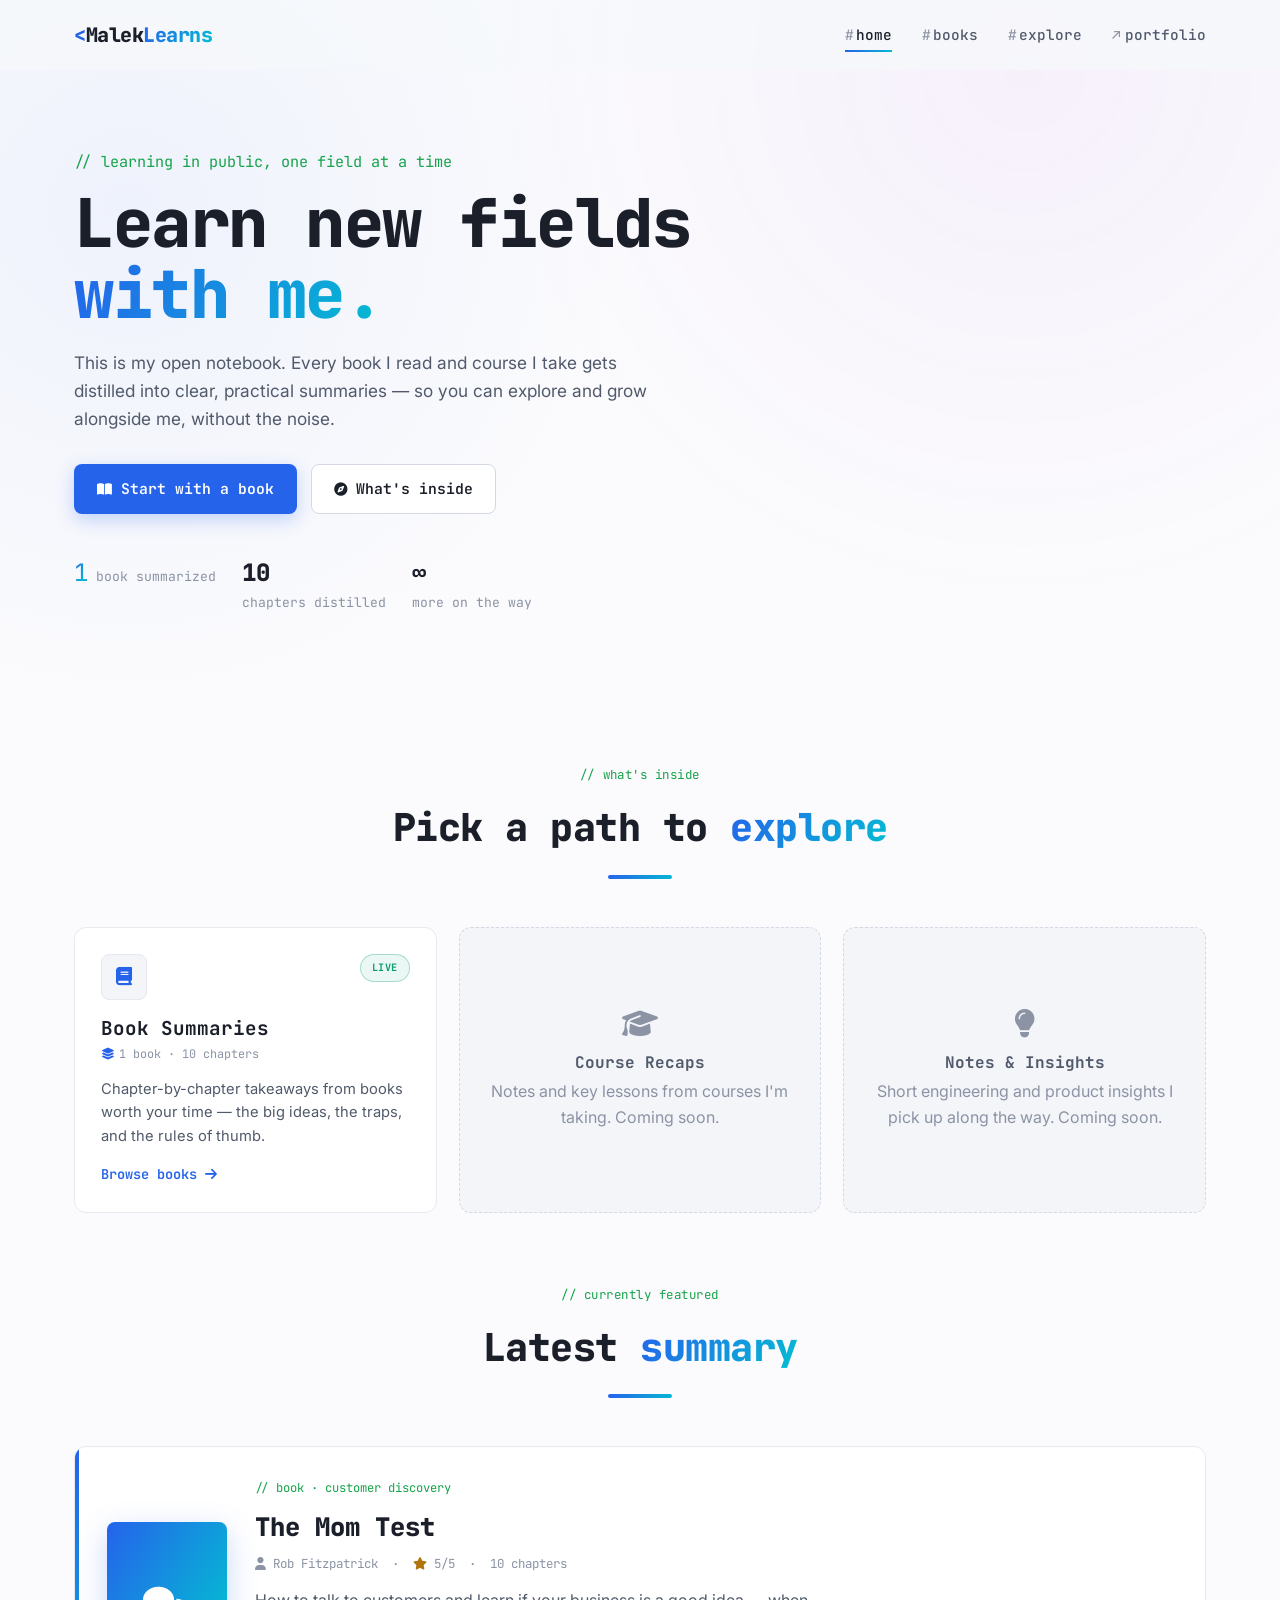
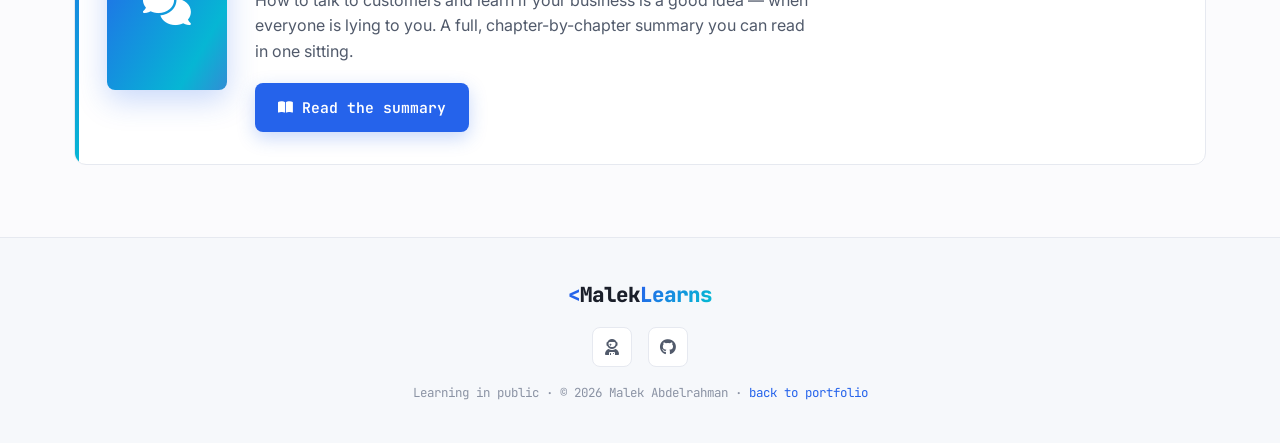
==== index.html @ 6e014e61 "Add learning hub website (Code Studio theme) with The Mom Test summary Build a static GitHub Pages l" ====
<!DOCTYPE html>
<html lang="en">
<head>
    <meta charset="UTF-8">
    <meta name="viewport" content="width=device-width, initial-scale=1.0">
    <title>MalekLearns | Learn new fields with me</title>
    <meta name="description" content="A growing, open learning hub — book summaries, course recaps, and engineering insights. Learn and explore new fields alongside me.">
    <link rel="preconnect" href="https://fonts.googleapis.com">
    <link rel="preconnect" href="https://fonts.gstatic.com" crossorigin>
    <link href="https://fonts.googleapis.com/css2?family=JetBrains+Mono:wght@400;500;700;800&family=Inter:wght@400;500;600;700;800&display=swap" rel="stylesheet">
    <link rel="stylesheet" href="https://cdnjs.cloudflare.com/ajax/libs/font-awesome/6.5.1/css/all.min.css">
    <link rel="stylesheet" href="./css/styles.css">
    <link rel="stylesheet" href="./css/learning.css">
</head>
<body class="theme-studio" data-tilt="off">

    <div class="scroll-progress" id="scrollProgress"></div>

    <!-- NAVBAR -->
    <nav class="navbar" id="navbar">
        <div class="nav-container">
            <a href="./index.html" class="nav-logo"><span class="logo-bracket">&lt;</span>Malek<span class="logo-dot">Learns</span></a>
            <div class="nav-links" id="navLinks">
                <a href="./index.html" class="nav-link active">home</a>
                <a href="./books/" class="nav-link">books</a>
                <a href="#explore" class="nav-link">explore</a>
                <a href="https://malek-abdelrahman-hassan.github.io/" class="nav-link external" target="_blank" rel="noopener">portfolio</a>
            </div>
            <button class="nav-toggle" id="navToggle" aria-label="Toggle menu"><span></span><span></span><span></span></button>
        </div>
    </nav>
    <div class="nav-overlay" id="navOverlay"></div>

    <!-- HERO -->
    <header class="hero">
        <div class="container">
            <p class="hero-greeting reveal-up">// learning in public, one field at a time</p>
            <h1 class="hero-title reveal-up" style="animation-delay:.08s">
                Learn new fields<br><span class="name-highlight">with me.</span>
            </h1>
            <p class="hero-sub reveal-up" style="animation-delay:.16s">
                This is my open notebook. Every book I read and course I take gets
                distilled into clear, practical summaries — so you can explore and grow
                alongside me, without the noise.
            </p>
            <div class="hero-actions reveal-up" style="animation-delay:.24s">
                <a href="./books/" class="btn btn-primary"><i class="fas fa-book-open"></i> Start with a book</a>
                <a href="#explore" class="btn btn-outline"><i class="fas fa-compass"></i> What's inside</a>
            </div>
            <div class="hero-meta reveal-up" style="animation-delay:.32s">
                <div><span class="name-highlight">1</span> book summarized</div>
                <div><strong>10</strong> chapters distilled</div>
                <div><strong>∞</strong> more on the way</div>
            </div>
        </div>
    </header>

    <!-- EXPLORE / WHAT'S INSIDE -->
    <main>
        <section class="section" id="explore">
            <div class="container">
                <div class="section-header">
                    <p class="section-tag">what's inside</p>
                    <h2 class="section-title">Pick a path to <span class="name-highlight">explore</span></h2>
                    <div class="section-line"></div>
                </div>

                <div class="knowledge-grid">
                    <!-- Books (active) -->
                    <a href="./books/" class="k-card scroll-reveal">
                        <div class="k-head">
                            <div class="k-icon"><i class="fas fa-book"></i></div>
                            <span class="k-status done">Live</span>
                        </div>
                        <h3 class="k-title">Book Summaries</h3>
                        <p class="k-meta"><i class="fas fa-layer-group"></i>1 book · 10 chapters</p>
                        <p class="k-desc">Chapter-by-chapter takeaways from books worth your time — the big ideas, the traps, and the rules of thumb.</p>
                        <span class="k-cta">Browse books <i class="fas fa-arrow-right"></i></span>
                    </a>

                    <!-- Courses (coming soon) -->
                    <div class="k-card is-soon scroll-reveal">
                        <i class="fas fa-graduation-cap"></i>
                        <p class="k-soon-title">Course Recaps</p>
                        <p>Notes and key lessons from courses I'm taking. Coming soon.</p>
                    </div>

                    <!-- Notes / Insights (coming soon) -->
                    <div class="k-card is-soon scroll-reveal">
                        <i class="fas fa-lightbulb"></i>
                        <p class="k-soon-title">Notes &amp; Insights</p>
                        <p>Short engineering and product insights I pick up along the way. Coming soon.</p>
                    </div>
                </div>
            </div>
        </section>

        <!-- FEATURED -->
        <section class="section" style="padding-top:0;">
            <div class="container">
                <div class="section-header">
                    <p class="section-tag">currently featured</p>
                    <h2 class="section-title">Latest <span class="name-highlight">summary</span></h2>
                    <div class="section-line"></div>
                </div>

                <article class="featured scroll-reveal">
                    <div class="featured-cover"><i class="fas fa-comments"></i></div>
                    <div>
                        <p class="featured-eyebrow">book · customer discovery</p>
                        <h3 class="featured-title">The Mom Test</h3>
                        <p class="featured-meta"><i class="fas fa-user"></i> Rob Fitzpatrick &nbsp;·&nbsp; <i class="fas fa-star" style="color:var(--fn)"></i> 5/5 &nbsp;·&nbsp; 10 chapters</p>
                        <p class="featured-desc">How to talk to customers and learn if your business is a good idea — when everyone is lying to you. A full, chapter-by-chapter summary you can read in one sitting.</p>
                        <a href="./books/the-mom-test/" class="btn btn-primary"><i class="fas fa-book-open"></i> Read the summary</a>
                    </div>
                </article>
            </div>
        </section>
    </main>

    <!-- FOOTER -->
    <footer class="footer">
        <div class="container footer-content">
            <div class="footer-logo"><span class="logo-bracket">&lt;</span>Malek<span class="logo-dot">Learns</span></div>
            <div class="footer-socials">
                <a href="https://malek-abdelrahman-hassan.github.io/" target="_blank" rel="noopener" aria-label="Portfolio"><i class="fas fa-user-astronaut"></i></a>
                <a href="https://github.com/Malek-Abdelrahman-Hassan/MalekLearns" target="_blank" rel="noopener" aria-label="GitHub"><i class="fab fa-github"></i></a>
            </div>
            <p class="footer-copy">Learning in public · &copy; <span id="year">2026</span> Malek Abdelrahman · <a href="https://malek-abdelrahman-hassan.github.io/" target="_blank" rel="noopener">back to portfolio</a></p>
        </div>
    </footer>

    <script src="./js/scripts.js"></script>
</body>
</html>
---- css/styles.css ----
/* ============================================================
   Code Studio — core theme
   Light, dynamic IDE / code-editor aesthetic.
   Single source of truth for tokens, layout, nav, footer,
   buttons, and shared animations. See STUDIO-THEME-GUIDE.md.
   ============================================================ */

:root {
    /* surfaces */
    --bg: #fbfbfd;
    --bg-2: #f3f5f9;
    --chrome: #f6f8fb;
    --surface: #ffffff;
    --line: #e6e9f0;
    --line-strong: #d3d8e4;

    /* text */
    --ink: #1b1f2a;
    --ink-soft: #515a6b;
    --ink-faint: #8b93a4;

    /* syntax tokens */
    --kw: #9b2bd6;
    --fn: #b0750a;
    --str: #c0392b;
    --num: #0a9e6e;
    --type: #1d8aa6;
    --var: #2563eb;
    --comment: #16a34a;

    /* brand */
    --accent: #2563eb;
    --accent-rgb: 37, 99, 235;
    --grad: linear-gradient(120deg, #2563eb, #06b6d4 50%, #9b2bd6);

    /* type */
    --font-display: 'JetBrains Mono', monospace;
    --font-body: 'Inter', -apple-system, BlinkMacSystemFont, sans-serif;
    --font-mono: 'JetBrains Mono', monospace;

    /* metrics */
    --nav-height: 70px;
    --maxw: 1180px;
    --radius: 12px;
    --radius-sm: 8px;
    --transition: 0.28s cubic-bezier(0.16, 1, 0.3, 1);
}

/* ============ RESET / BASE ============ */
*, *::before, *::after { box-sizing: border-box; margin: 0; padding: 0; }

html { scroll-behavior: smooth; scroll-padding-top: calc(var(--nav-height) + 20px); }

body {
    font-family: var(--font-body);
    background: var(--bg);
    color: var(--ink-soft);
    line-height: 1.6;
    -webkit-font-smoothing: antialiased;
    text-rendering: optimizeLegibility;
    overflow-x: hidden;
}

a { color: inherit; text-decoration: none; }
img { max-width: 100%; display: block; }
ul { list-style: none; }

.container { width: 100%; max-width: var(--maxw); margin: 0 auto; padding: 0 24px; }

.section { padding: 72px 0; }

/* ============ SCROLL PROGRESS ============ */
.scroll-progress {
    position: fixed; top: 0; left: 0; height: 3px; width: 0%;
    background: var(--grad); background-size: 200% auto;
    animation: slideGrad 5s linear infinite;
    z-index: 2000;
}

/* ============ NAVBAR ============ */
.navbar {
    position: fixed; top: 0; left: 0; right: 0; height: var(--nav-height);
    display: flex; align-items: center;
    background: rgba(246, 248, 251, 0.72);
    border-bottom: 1px solid transparent;
    z-index: 1000; transition: var(--transition);
}
.navbar.scrolled {
    backdrop-filter: blur(12px); -webkit-backdrop-filter: blur(12px);
    border-bottom-color: var(--line);
    box-shadow: 0 4px 24px rgba(20, 30, 60, 0.05);
}
.nav-container {
    width: 100%; max-width: var(--maxw); margin: 0 auto; padding: 0 24px;
    display: flex; align-items: center; justify-content: space-between;
}
.nav-logo {
    font-family: var(--font-display); font-weight: 800; font-size: 1.25rem;
    color: var(--ink); letter-spacing: -0.5px;
}
.logo-bracket { color: var(--accent); }
.logo-dot {
    background: var(--grad); background-size: 200% auto;
    -webkit-background-clip: text; background-clip: text;
    -webkit-text-fill-color: transparent;
    animation: slideGrad 5s linear infinite;
}

.nav-links { display: flex; align-items: center; gap: 30px; }
.nav-link {
    position: relative; font-family: var(--font-display); font-size: 0.9rem;
    font-weight: 500; color: var(--ink-soft); transition: color var(--transition);
}
.nav-link::before { content: '#'; color: var(--ink-faint); margin-right: 2px; }
.nav-link::after {
    content: ''; position: absolute; left: 0; bottom: -6px; height: 2px; width: 0;
    background: var(--grad); background-size: 200% auto;
    animation: slideGrad 5s linear infinite; transition: width var(--transition);
}
.nav-link:hover, .nav-link.active { color: var(--ink); }
.nav-link:hover::after, .nav-link.active::after { width: 100%; }
.nav-link.external::before { content: '↗'; margin-right: 4px; }

.nav-toggle {
    display: none; flex-direction: column; gap: 5px; background: none;
    border: none; cursor: pointer; padding: 6px; z-index: 1100;
}
.nav-toggle span {
    display: block; width: 24px; height: 2px; background: var(--ink);
    border-radius: 2px; transition: var(--transition);
}
.nav-toggle.open span:nth-child(1) { transform: translateY(7px) rotate(45deg); }
.nav-toggle.open span:nth-child(2) { opacity: 0; }
.nav-toggle.open span:nth-child(3) { transform: translateY(-7px) rotate(-45deg); }

.nav-overlay {
    position: fixed; inset: 0; background: rgba(20, 25, 40, 0.4);
    backdrop-filter: blur(2px); opacity: 0; pointer-events: none;
    transition: opacity var(--transition); z-index: 900;
}
.nav-overlay.show { opacity: 1; pointer-events: auto; }

/* ============ BUTTONS ============ */
.btn {
    display: inline-flex; align-items: center; gap: 9px;
    font-family: var(--font-display); font-weight: 600; font-size: 0.92rem;
    padding: 12px 22px; border-radius: var(--radius-sm); cursor: pointer;
    border: 1px solid transparent; transition: var(--transition); white-space: nowrap;
}
.btn i { font-size: 0.9em; }
.btn-primary {
    background: var(--accent); color: #fff;
    box-shadow: 0 6px 18px rgba(var(--accent-rgb), 0.25);
}
.btn-primary:hover {
    transform: translateY(-2px);
    box-shadow: 0 10px 26px rgba(var(--accent-rgb), 0.35);
}
.btn-outline {
    background: var(--surface); color: var(--ink); border-color: var(--line-strong);
}
.btn-outline:hover { border-color: var(--accent); color: var(--accent); transform: translateY(-2px); }

/* ============ SECTION HEADER ============ */
.section-header { text-align: center; max-width: 640px; margin: 0 auto 48px; }
.section-tag {
    font-family: var(--font-mono); font-size: 0.78rem; color: var(--comment);
    letter-spacing: 0.04em; margin-bottom: 12px;
}
.section-tag::before { content: '// '; }
.section-title {
    font-family: var(--font-display); font-weight: 800; color: var(--ink);
    font-size: clamp(1.7rem, 4vw, 2.4rem); letter-spacing: -0.5px;
}
.section-line {
    width: 64px; height: 4px; margin: 16px auto 0; border-radius: 4px;
    background: var(--grad); background-size: 200% auto;
    animation: slideGrad 5s linear infinite;
}

/* gradient text helper */
.name-highlight {
    background: var(--grad); background-size: 200% auto;
    -webkit-background-clip: text; background-clip: text;
    -webkit-text-fill-color: transparent;
    animation: slideGrad 6s linear infinite;
}

/* ============ FOOTER ============ */
.footer {
    background: var(--chrome); border-top: 1px solid var(--line);
    padding: 40px 0;
}
.footer-content {
    display: flex; flex-direction: column; align-items: center; gap: 16px; text-align: center;
}
.footer-logo {
    font-family: var(--font-display); font-weight: 800; font-size: 1.3rem; color: var(--ink);
}
.footer-socials { display: flex; gap: 16px; }
.footer-socials a {
    width: 40px; height: 40px; display: grid; place-items: center;
    background: var(--surface); border: 1px solid var(--line);
    border-radius: var(--radius-sm); color: var(--ink-soft);
    font-size: 1rem; transition: var(--transition);
}
.footer-socials a:hover {
    color: var(--accent); border-color: var(--accent); transform: translateY(-3px);
}
.footer-copy { font-family: var(--font-mono); font-size: 0.78rem; color: var(--ink-faint); }
.footer-copy a { color: var(--accent); }

/* ============ ANIMATIONS ============ */
@keyframes slideGrad { to { background-position: 200% center; } }
@keyframes blink { 50% { opacity: 0; } }
@keyframes floatChip { 0%, 100% { transform: translateY(0); } 50% { transform: translateY(-9px); } }
@keyframes pulse { 0% { transform: scale(1); opacity: 0.5; } 100% { transform: scale(2.6); opacity: 0; } }
@keyframes revealUp { to { opacity: 1; transform: translateY(0); } }

.typing-cursor { display: inline-block; width: 2px; background: var(--accent); animation: blink 1s step-end infinite; }
.float-chip { animation: floatChip 5s ease-in-out infinite; }

.reveal-up { opacity: 0; transform: translateY(20px); animation: revealUp 0.7s forwards; }

.scroll-reveal { opacity: 0; transform: translateY(22px); transition: opacity 0.6s ease, transform 0.6s ease; }
.scroll-reveal.revealed { opacity: 1; transform: translateY(0); }

/* ============ SKILL BAR ============ */
.skill-bar { height: 8px; background: var(--bg-2); border: 1px solid var(--line); border-radius: 4px; overflow: hidden; }
.skill-fill {
    display: block; height: 100%; width: 0;
    background: var(--grad); background-size: 200% auto;
    animation: slideGrad 5s linear infinite; border-radius: 4px;
    transition: width 1.1s cubic-bezier(0.16, 1, 0.3, 1);
}

/* ============ RESPONSIVE NAV ============ */
@media (max-width: 768px) {
    .nav-toggle { display: flex; }
    .nav-links {
        position: fixed; top: 0; right: 0; height: 100vh; width: min(78vw, 300px);
        flex-direction: column; align-items: flex-start; justify-content: center;
        gap: 26px; padding: 0 36px; background: var(--surface);
        border-left: 1px solid var(--line); transform: translateX(100%);
        transition: transform var(--transition); z-index: 1000;
    }
    .nav-links.open { transform: translateX(0); }
    .nav-link { font-size: 1.05rem; }
    .section { padding: 56px 0; }
}

/* ============ REDUCED MOTION ============ */
@media (prefers-reduced-motion: reduce) {
    html { scroll-behavior: auto; }
    *, *::before, *::after {
        animation-duration: 0.001ms !important;
        animation-iteration-count: 1 !important;
        transition-duration: 0.001ms !important;
    }
}
---- css/learning.css ----
/* ============================================================
   Learning pages — components for the knowledge hub
   (home, books listing, book summary pages).
   Builds on css/styles.css tokens. See STUDIO-THEME-GUIDE.md §6.
   ============================================================ */

/* ============ COMPACT PAGE HERO ============ */
.page-hero {
    padding: calc(var(--nav-height) + 64px) 0 44px;
    background: radial-gradient(circle at 12% 0%, rgba(37, 99, 235, 0.06), transparent 40%);
}
.page-kicker { font-family: var(--font-mono); color: var(--comment); margin-bottom: 10px; font-size: 0.85rem; }
.page-title {
    font-family: var(--font-display); font-weight: 800;
    font-size: clamp(2.2rem, 6vw, 3.6rem); letter-spacing: -1px; color: var(--ink);
    line-height: 1.05;
}
.page-sub { color: var(--ink-soft); max-width: 640px; margin-top: 16px; font-size: 1.02rem; }
.page-actions { display: flex; flex-wrap: wrap; gap: 14px; margin-top: 28px; }

/* breadcrumb */
.crumbs { font-family: var(--font-mono); font-size: 0.78rem; color: var(--ink-faint); margin-bottom: 16px; }
.crumbs a { color: var(--ink-soft); transition: color var(--transition); }
.crumbs a:hover { color: var(--accent); }
.crumbs span { margin: 0 6px; color: var(--line-strong); }

/* ============ HOME HERO (big) ============ */
.hero {
    position: relative; padding: calc(var(--nav-height) + 80px) 0 80px;
    background: radial-gradient(circle at 80% 10%, rgba(155, 43, 214, 0.05), transparent 45%),
                radial-gradient(circle at 10% 30%, rgba(37, 99, 235, 0.06), transparent 40%);
    overflow: hidden;
}
.hero-greeting { font-family: var(--font-mono); color: var(--comment); font-size: 0.95rem; margin-bottom: 14px; }
.hero-title {
    font-family: var(--font-display); font-weight: 800; color: var(--ink);
    font-size: clamp(2.4rem, 7vw, 4.2rem); line-height: 1.05; letter-spacing: -1.5px;
}
.hero-sub {
    margin-top: 20px; max-width: 600px; font-size: 1.08rem; color: var(--ink-soft);
}
.hero-actions { display: flex; flex-wrap: wrap; gap: 14px; margin-top: 32px; }
.hero-meta {
    margin-top: 40px; display: flex; flex-wrap: wrap; gap: 26px;
    font-family: var(--font-mono); font-size: 0.82rem; color: var(--ink-faint);
}
.hero-meta strong {
    display: block; font-size: 1.5rem; color: var(--ink); font-weight: 800;
}
.hero-meta .name-highlight { font-size: 1.5rem; }

/* ============ KNOWLEDGE GRID ============ */
.knowledge-grid {
    display: grid; grid-template-columns: repeat(auto-fill, minmax(320px, 1fr)); gap: 22px;
}

/* ============ CARD (book / course / note / category) ============ */
.k-card {
    position: relative; display: flex; flex-direction: column;
    background: var(--surface); border: 1px solid var(--line);
    border-radius: var(--radius); padding: 26px; overflow: hidden; transition: var(--transition);
}
.k-card::before {
    content: ''; position: absolute; inset: 0 0 auto 0; height: 3px;
    background: var(--grad); background-size: 200% auto; transform: scaleX(0);
    transform-origin: left; transition: transform var(--transition); animation: slideGrad 5s linear infinite;
}
.k-card:hover { transform: translateY(-4px); border-color: var(--accent); box-shadow: 0 14px 34px rgba(20, 30, 60, 0.09); }
.k-card:hover::before { transform: scaleX(1); }

/* a card that is a link */
a.k-card { color: inherit; }

/* placeholder / coming-soon card */
.k-card.is-soon {
    border-style: dashed; border-color: var(--line-strong); background: var(--bg-2);
    align-items: center; justify-content: center; text-align: center; min-height: 220px; color: var(--ink-faint);
}
.k-card.is-soon::before { display: none; }
.k-card.is-soon:hover { transform: none; border-color: var(--accent); box-shadow: none; }
.k-card.is-soon i { font-size: 1.8rem; margin-bottom: 12px; color: var(--ink-faint); }
.k-card.is-soon .k-soon-title { font-family: var(--font-display); font-weight: 700; color: var(--ink-soft); margin-bottom: 4px; }

.k-head { display: flex; justify-content: space-between; align-items: flex-start; margin-bottom: 16px; }
.k-icon {
    width: 46px; height: 46px; display: grid; place-items: center; background: var(--bg-2);
    border: 1px solid var(--line); border-radius: var(--radius-sm); color: var(--accent); font-size: 1.15rem;
}

/* status pill */
.k-status {
    font-family: var(--font-mono); font-size: 0.64rem; text-transform: uppercase; letter-spacing: 0.04em;
    font-weight: 700; padding: 5px 11px; border-radius: 999px; border: 1px solid var(--line);
    background: var(--bg-2); color: var(--ink-soft);
}
.k-status.done { color: var(--num); border-color: rgba(10, 158, 110, 0.3); background: rgba(10, 158, 110, 0.08); }
.k-status.reading, .k-status.in-progress { color: var(--var); border-color: rgba(37, 99, 235, 0.3); background: rgba(37, 99, 235, 0.08); }
.k-status.planned { color: var(--kw); border-color: rgba(155, 43, 214, 0.3); background: rgba(155, 43, 214, 0.08); }

.k-title { font-family: var(--font-display); font-weight: 700; font-size: 1.2rem; line-height: 1.3; color: var(--ink); margin-bottom: 4px; }
.k-meta { font-family: var(--font-mono); font-size: 0.74rem; color: var(--ink-faint); margin-bottom: 14px; }
.k-meta i { margin-right: 5px; color: var(--accent); }
.k-desc { color: var(--ink-soft); font-size: 0.92rem; }

/* takeaways */
.k-takeaways { margin: 14px 0 0; padding: 0; }
.k-takeaways li { position: relative; padding-left: 22px; margin-bottom: 8px; color: var(--ink-soft); font-size: 0.9rem; }
.k-takeaways li::before {
    content: '\f0da'; font-family: 'Font Awesome 6 Free'; font-weight: 900;
    position: absolute; left: 0; top: 2px; color: var(--accent); font-size: 0.72rem;
}

/* tags */
.k-tags { display: flex; flex-wrap: wrap; gap: 7px; margin-top: 16px; }
.k-tag {
    font-family: var(--font-mono); font-size: 0.68rem; padding: 4px 10px; background: var(--bg-2);
    color: var(--type); border: 1px solid var(--line); border-radius: 4px;
}

/* rating */
.k-rating { color: var(--fn); font-size: 0.9rem; letter-spacing: 2px; margin-bottom: 12px; }
.k-rating .empty { color: var(--line-strong); }

/* card footer link */
.k-cta {
    margin-top: auto; padding-top: 16px; font-family: var(--font-display); font-weight: 600;
    font-size: 0.85rem; color: var(--accent); display: inline-flex; align-items: center; gap: 8px;
}
.k-card:hover .k-cta i { transform: translateX(4px); }
.k-cta i { transition: transform var(--transition); }

/* progress bar */
.k-progress { height: 8px; background: var(--bg-2); border: 1px solid var(--line); border-radius: 4px; overflow: hidden; margin-top: 14px; }
.k-progress > span { display: block; height: 100%; background: var(--grad); background-size: 200% auto; animation: slideGrad 5s linear infinite; border-radius: 4px; }

/* ============ FEATURED BANNER ============ */
.featured {
    position: relative; display: grid; grid-template-columns: auto 1fr; gap: 28px; align-items: center;
    background: var(--surface); border: 1px solid var(--line); border-radius: var(--radius);
    padding: 32px; overflow: hidden; transition: var(--transition);
}
.featured::before {
    content: ''; position: absolute; inset: 0 auto 0 0; width: 4px;
    background: var(--grad); background-size: auto 200%; animation: slideGrad 5s linear infinite;
}
.featured:hover { border-color: var(--accent); box-shadow: 0 14px 34px rgba(20, 30, 60, 0.09); }
.featured-cover {
    width: 120px; height: 168px; border-radius: var(--radius-sm);
    background: var(--grad); background-size: 200% auto; animation: slideGrad 6s linear infinite;
    display: grid; place-items: center; color: #fff; font-size: 2.4rem;
    box-shadow: 0 10px 30px rgba(var(--accent-rgb), 0.25);
}
.featured-eyebrow { font-family: var(--font-mono); font-size: 0.76rem; color: var(--comment); margin-bottom: 8px; }
.featured-eyebrow::before { content: '// '; }
.featured-title { font-family: var(--font-display); font-weight: 800; font-size: 1.6rem; color: var(--ink); margin-bottom: 6px; }
.featured-meta { font-family: var(--font-mono); font-size: 0.78rem; color: var(--ink-faint); margin-bottom: 14px; }
.featured-desc { color: var(--ink-soft); margin-bottom: 18px; max-width: 560px; }

@media (max-width: 640px) {
    .featured { grid-template-columns: 1fr; text-align: center; justify-items: center; }
    .featured::before { width: 100%; height: 4px; inset: 0 0 auto 0; }
}

/* ============ BOOK PAGE LAYOUT (TOC + content) ============ */
.book-layout {
    display: grid; grid-template-columns: 240px 1fr; gap: 48px;
    max-width: 1080px; margin: 0 auto; align-items: start;
}

/* sticky chapter TOC */
.toc { position: sticky; top: calc(var(--nav-height) + 24px); }
.toc-label {
    font-family: var(--font-mono); font-size: 0.72rem; text-transform: uppercase; letter-spacing: 0.08em;
    color: var(--ink-faint); margin-bottom: 14px; padding-left: 14px;
}
.toc-list { border-left: 2px solid var(--line); }
.toc-list a {
    display: block; padding: 7px 0 7px 14px; margin-left: -2px;
    border-left: 2px solid transparent; font-family: var(--font-mono); font-size: 0.82rem;
    color: var(--ink-soft); line-height: 1.4; transition: var(--transition);
}
.toc-list a:hover { color: var(--ink); }
.toc-list a.active { color: var(--accent); border-left-color: var(--accent); font-weight: 600; }
.toc-num { color: var(--ink-faint); margin-right: 8px; }
.toc-list a.active .toc-num { color: var(--accent); }

/* ============ PROSE (long summaries / notes) ============ */
.prose { max-width: 760px; font-family: var(--font-body); color: var(--ink-soft); line-height: 1.8; }
.prose > section { padding-top: 8px; margin-bottom: 28px; border-bottom: 1px solid var(--line); padding-bottom: 28px; }
.prose > section:last-child { border-bottom: none; }
.chapter-eyebrow { font-family: var(--font-mono); font-size: 0.76rem; color: var(--ink-faint); margin-bottom: 6px; }
.prose h2 { font-family: var(--font-display); color: var(--ink); font-size: 1.55rem; margin: 8px 0 14px; line-height: 1.25; }
.prose h3 { font-family: var(--font-display); color: var(--ink); font-size: 1.18rem; margin: 26px 0 10px; }
.prose h4 { font-family: var(--font-display); color: var(--ink); font-size: 1rem; margin: 20px 0 8px; }
.prose p { margin-bottom: 16px; }
.prose strong { color: var(--var); font-weight: 600; }
.prose a { color: var(--accent); text-decoration: underline; text-underline-offset: 3px; }
.prose ul, .prose ol { margin: 0 0 16px 22px; }
.prose ul { list-style: disc; }
.prose ol { list-style: decimal; }
.prose li { margin-bottom: 8px; }
.prose code {
    font-family: var(--font-mono); font-size: 0.88em; background: var(--bg-2);
    border: 1px solid var(--line); padding: 2px 6px; border-radius: 4px; color: var(--str);
}
.prose blockquote {
    border-left: 3px solid var(--accent); background: var(--bg-2); padding: 14px 18px;
    border-radius: 0 var(--radius-sm) var(--radius-sm) 0; margin: 18px 0; color: var(--ink); font-style: italic;
}

/* ============ TABLE (good vs bad questions etc.) ============ */
.prose table {
    width: 100%; border-collapse: collapse; margin: 18px 0; font-size: 0.9rem;
    border: 1px solid var(--line); border-radius: var(--radius-sm); overflow: hidden;
}
.prose th, .prose td { text-align: left; padding: 11px 14px; border-bottom: 1px solid var(--line); vertical-align: top; }
.prose th {
    background: var(--chrome); font-family: var(--font-display); font-weight: 700;
    color: var(--ink); font-size: 0.82rem;
}
.prose tr:last-child td { border-bottom: none; }
.prose tbody tr:hover { background: var(--bg-2); }

/* ============ CALLOUTS (Obsidian-style admonitions) ============ */
.callout {
    position: relative; margin: 20px 0; padding: 16px 18px 16px 48px;
    border: 1px solid var(--line); border-left-width: 3px; border-radius: var(--radius-sm);
    background: var(--bg-2); color: var(--ink); font-style: normal;
}
.callout::before {
    position: absolute; left: 16px; top: 17px; font-family: 'Font Awesome 6 Free'; font-weight: 900;
    font-size: 0.95rem;
}
.callout-title {
    font-family: var(--font-display); font-weight: 700; font-size: 0.82rem;
    text-transform: uppercase; letter-spacing: 0.04em; margin-bottom: 6px; display: block;
}
.callout p:last-child { margin-bottom: 0; }
.callout p { margin-bottom: 10px; }

/* quote / core idea — blue */
.callout.quote { border-left-color: var(--var); background: rgba(37, 99, 235, 0.05); }
.callout.quote::before { content: '\f10d'; color: var(--var); }
.callout.quote .callout-title { color: var(--var); }

/* warning / trap — red */
.callout.warning { border-left-color: var(--str); background: rgba(192, 57, 43, 0.05); }
.callout.warning::before { content: '\f071'; color: var(--str); }
.callout.warning .callout-title { color: var(--str); }

/* important — purple */
.callout.important { border-left-color: var(--kw); background: rgba(155, 43, 214, 0.05); }
.callout.important::before { content: '\f0eb'; color: var(--kw); }
.callout.important .callout-title { color: var(--kw); }

/* example — green */
.callout.example { border-left-color: var(--num); background: rgba(10, 158, 110, 0.05); }
.callout.example::before { content: '\f0c3'; color: var(--num); }
.callout.example .callout-title { color: var(--num); }

/* ============ TAKEAWAYS / RULES BOXES ============ */
.box {
    background: var(--surface); border: 1px solid var(--line); border-radius: var(--radius);
    padding: 22px 24px; margin: 22px 0;
}
.box-title {
    font-family: var(--font-display); font-weight: 700; color: var(--ink); font-size: 1rem;
    display: flex; align-items: center; gap: 9px; margin-bottom: 14px;
}
.box-title i { color: var(--accent); }
.box ol, .box ul { margin: 0 0 0 4px; list-style: none; }
.box li { position: relative; padding-left: 26px; margin-bottom: 10px; font-size: 0.92rem; color: var(--ink-soft); line-height: 1.6; }
.box.takeaways li::before {
    content: counter(item); counter-increment: item;
    position: absolute; left: 0; top: 1px; width: 18px; height: 18px;
    background: rgba(var(--accent-rgb), 0.1); color: var(--accent); border-radius: 4px;
    font-family: var(--font-mono); font-size: 0.66rem; font-weight: 700;
    display: grid; place-items: center;
}
.box.takeaways ol { counter-reset: item; }
.box.rules li::before {
    content: '\f0a4'; font-family: 'Font Awesome 6 Free'; font-weight: 900;
    position: absolute; left: 0; top: 2px; color: var(--fn); font-size: 0.8rem;
}

/* ============ CHAPTER NAV (prev / next inside page) ============ */
.section-anchor { scroll-margin-top: calc(var(--nav-height) + 20px); }

/* ============ CTA STRIP ============ */
.cta-strip {
    background: var(--surface); border: 1px solid var(--line); border-radius: var(--radius);
    padding: 36px; text-align: center; margin-top: 40px; position: relative; overflow: hidden;
}
.cta-strip::before {
    content: ''; position: absolute; inset: 0 0 auto 0; height: 4px;
    background: var(--grad); background-size: 200% auto; animation: slideGrad 5s linear infinite;
}
.cta-strip h3 { font-family: var(--font-display); color: var(--ink); font-size: 1.4rem; margin-bottom: 10px; }
.cta-strip p { color: var(--ink-soft); max-width: 520px; margin: 0 auto 22px; }

/* ============ RESPONSIVE ============ */
@media (max-width: 900px) {
    .book-layout { grid-template-columns: 1fr; gap: 24px; }
    .toc {
        position: static; background: var(--bg-2); border: 1px solid var(--line);
        border-radius: var(--radius-sm); padding: 16px 18px;
    }
    .toc-list { max-height: none; }
}
@media (max-width: 768px) {
    .knowledge-grid { grid-template-columns: 1fr; }
    .page-hero { padding-top: calc(var(--nav-height) + 40px); }
    .prose { max-width: 100%; }
}
@media (prefers-reduced-motion: reduce) {
    *, *::before, *::after {
        animation-duration: 0.001ms !important; animation-iteration-count: 1 !important;
        transition-duration: 0.001ms !important;
    }
}
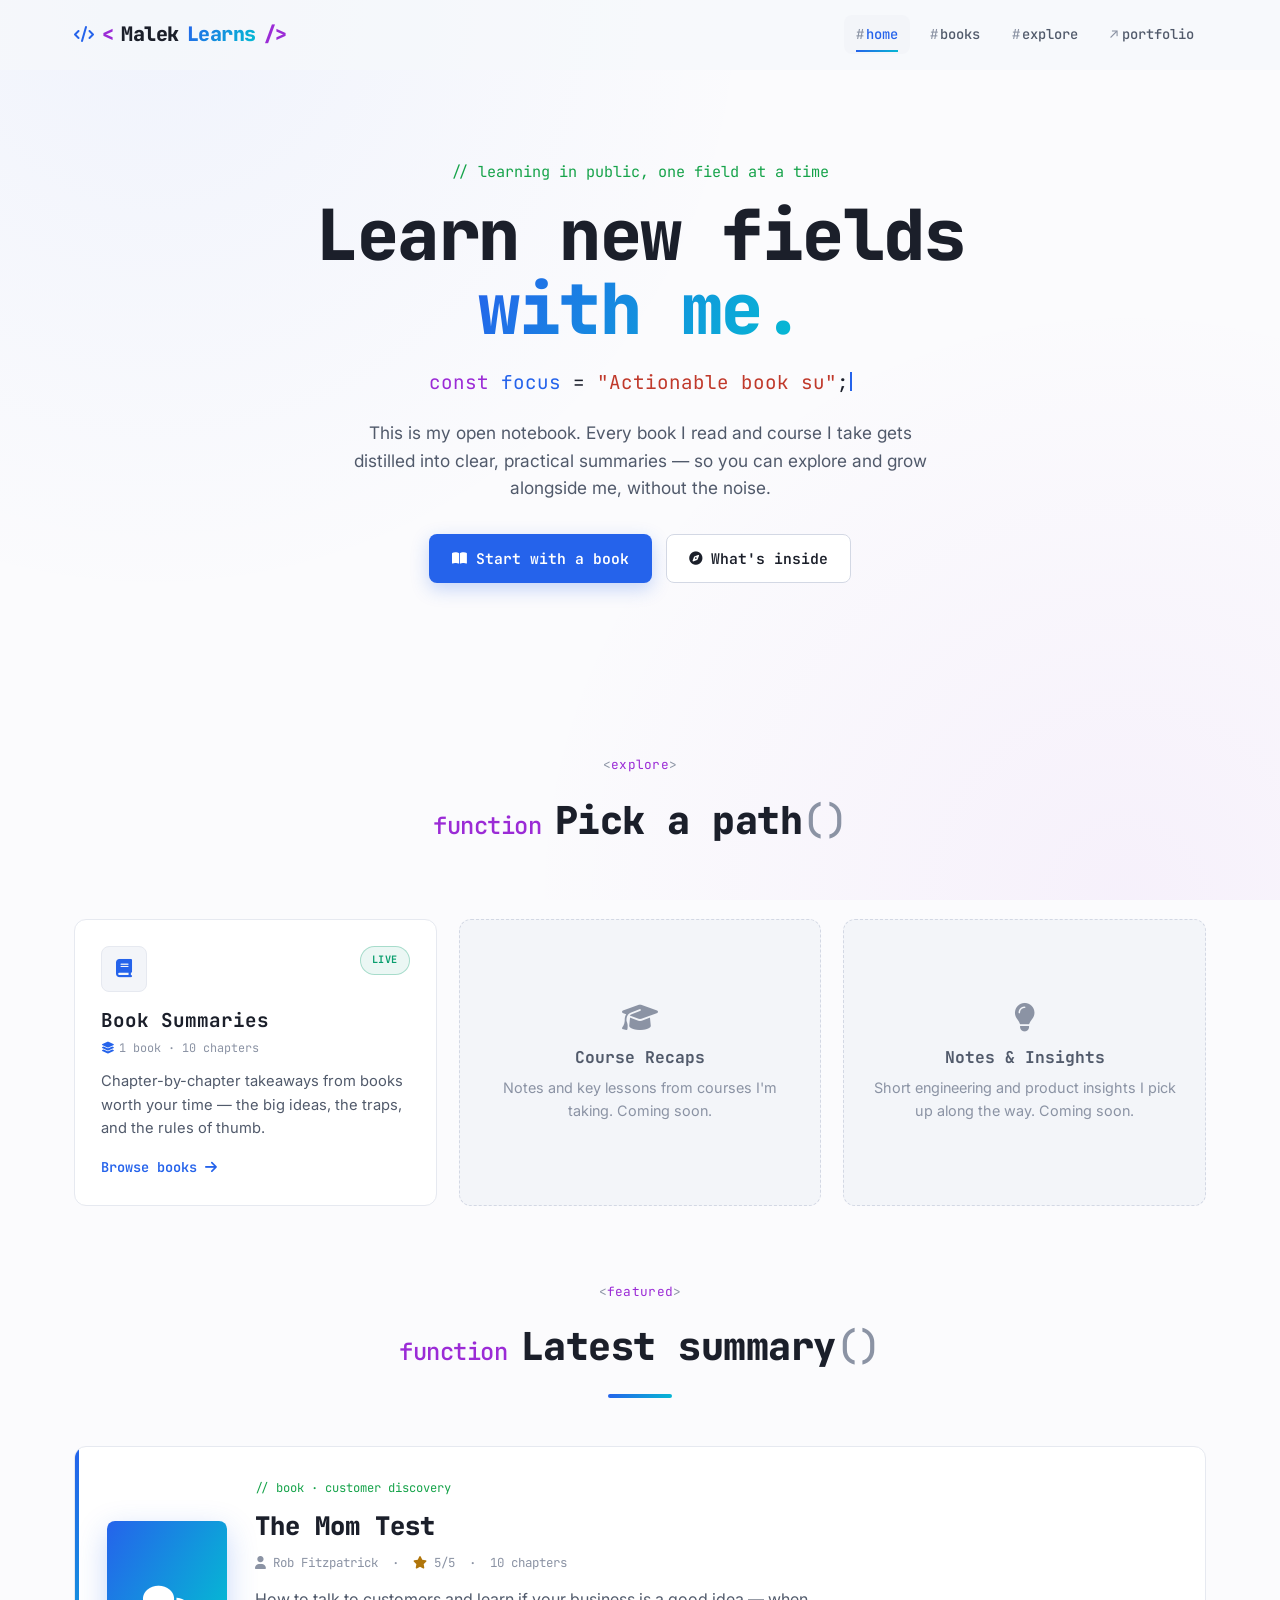
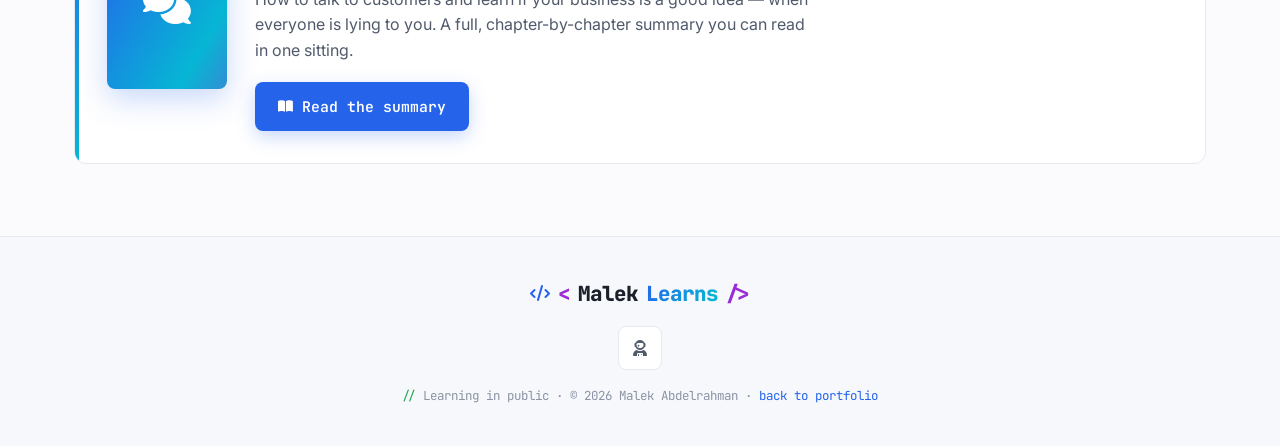
==== commit 763996e4: "Refine README, ignore Theme/, and stabilize sticky UI elements - Rewrite README with a more professi" ====
--- a/index.html
+++ b/index.html
@@ -19,7 +19,7 @@
     <!-- NAVBAR -->
     <nav class="navbar" id="navbar">
         <div class="nav-container">
-            <a href="./index.html" class="nav-logo"><span class="logo-bracket">&lt;</span>Malek<span class="logo-dot">Learns</span></a>
+            <a href="./index.html" class="nav-logo"><span class="logo-bracket">&lt;</span>Malek<span class="logo-dot">Learns</span><span class="logo-bracket">/&gt;</span></a>
             <div class="nav-links" id="navLinks">
                 <a href="./index.html" class="nav-link active">home</a>
                 <a href="./books/" class="nav-link">books</a>
@@ -34,23 +34,24 @@
     <!-- HERO -->
     <header class="hero">
         <div class="container">
-            <p class="hero-greeting reveal-up">// learning in public, one field at a time</p>
-            <h1 class="hero-title reveal-up" style="animation-delay:.08s">
-                Learn new fields<br><span class="name-highlight">with me.</span>
-            </h1>
-            <p class="hero-sub reveal-up" style="animation-delay:.16s">
-                This is my open notebook. Every book I read and course I take gets
-                distilled into clear, practical summaries — so you can explore and grow
-                alongside me, without the noise.
-            </p>
-            <div class="hero-actions reveal-up" style="animation-delay:.24s">
-                <a href="./books/" class="btn btn-primary"><i class="fas fa-book-open"></i> Start with a book</a>
-                <a href="#explore" class="btn btn-outline"><i class="fas fa-compass"></i> What's inside</a>
-            </div>
-            <div class="hero-meta reveal-up" style="animation-delay:.32s">
-                <div><span class="name-highlight">1</span> book summarized</div>
-                <div><strong>10</strong> chapters distilled</div>
-                <div><strong>∞</strong> more on the way</div>
+            <div class="hero-code">
+                <p class="hero-greeting reveal-up">// learning in public, one field at a time</p>
+                <h1 class="hero-title reveal-up" style="animation-delay:.08s">
+                    Learn new fields<br><span class="name-highlight">with me.</span>
+                </h1>
+                <p class="hero-typing reveal-up" style="animation-delay:.16s">
+                    <span class="tok-kw">const</span> <span class="tok-var">focus</span> <span class="tok-op">=</span>
+                    <span class="tok-str">"<span class="typing-text" id="typingText" data-typing="Actionable book summaries|Course recaps &amp; notes|Engineering insights|Learning in public">Actionable book summaries</span>"</span><span class="tok-op">;</span><span class="typing-cursor"></span>
+                </p>
+                <p class="hero-sub reveal-up" style="animation-delay:.24s">
+                    This is my open notebook. Every book I read and course I take gets
+                    distilled into clear, practical summaries — so you can explore and grow
+                    alongside me, without the noise.
+                </p>
+                <div class="hero-actions reveal-up" style="animation-delay:.32s">
+                    <a href="./books/" class="btn btn-primary"><i class="fas fa-book-open"></i> Start with a book</a>
+                    <a href="#explore" class="btn btn-outline"><i class="fas fa-compass"></i> What's inside</a>
+                </div>
             </div>
         </div>
     </header>
@@ -60,9 +61,9 @@
         <section class="section" id="explore">
             <div class="container">
                 <div class="section-header">
-                    <p class="section-tag">what's inside</p>
-                    <h2 class="section-title">Pick a path to <span class="name-highlight">explore</span></h2>
-                    <div class="section-line"></div>
+                    <p class="section-tag scroll-reveal">explore</p>
+                    <h2 class="section-title scroll-reveal">Pick a path</h2>
+                    <div class="section-line scroll-reveal"></div>
                 </div>
 
                 <div class="knowledge-grid">
@@ -99,12 +100,12 @@
         <section class="section" style="padding-top:0;">
             <div class="container">
                 <div class="section-header">
-                    <p class="section-tag">currently featured</p>
-                    <h2 class="section-title">Latest <span class="name-highlight">summary</span></h2>
-                    <div class="section-line"></div>
+                    <p class="section-tag scroll-reveal">featured</p>
+                    <h2 class="section-title scroll-reveal">Latest summary</h2>
+                    <div class="section-line scroll-reveal"></div>
                 </div>
 
-                <article class="featured scroll-reveal">
+                <article class="featured">
                     <div class="featured-cover"><i class="fas fa-comments"></i></div>
                     <div>
                         <p class="featured-eyebrow">book · customer discovery</p>
@@ -121,10 +122,9 @@
     <!-- FOOTER -->
     <footer class="footer">
         <div class="container footer-content">
-            <div class="footer-logo"><span class="logo-bracket">&lt;</span>Malek<span class="logo-dot">Learns</span></div>
+            <div class="footer-logo"><span class="logo-bracket">&lt;</span>Malek<span class="logo-dot">Learns</span><span class="logo-bracket">/&gt;</span></div>
             <div class="footer-socials">
                 <a href="https://malek-abdelrahman-hassan.github.io/" target="_blank" rel="noopener" aria-label="Portfolio"><i class="fas fa-user-astronaut"></i></a>
-                <a href="https://github.com/Malek-Abdelrahman-Hassan/MalekLearns" target="_blank" rel="noopener" aria-label="GitHub"><i class="fab fa-github"></i></a>
             </div>
             <p class="footer-copy">Learning in public · &copy; <span id="year">2026</span> Malek Abdelrahman · <a href="https://malek-abdelrahman-hassan.github.io/" target="_blank" rel="noopener">back to portfolio</a></p>
         </div>
--- a/css/styles.css
+++ b/css/styles.css
@@ -2,7 +2,7 @@
    Code Studio — core theme
    Light, dynamic IDE / code-editor aesthetic.
    Single source of truth for tokens, layout, nav, footer,
-   buttons, and shared animations. See STUDIO-THEME-GUIDE.md.
+   buttons, and shared animations. See Theme/studio.md.
    ============================================================ */
 
 :root {
@@ -53,12 +53,16 @@
 
 body {
     font-family: var(--font-body);
-    background: var(--bg);
+    background:
+        radial-gradient(circle at 12% 0%, rgba(37, 99, 235, 0.05), transparent 42%),
+        radial-gradient(circle at 88% 100%, rgba(155, 43, 214, 0.05), transparent 42%),
+        var(--bg);
+    background-attachment: fixed;
     color: var(--ink-soft);
     line-height: 1.6;
     -webkit-font-smoothing: antialiased;
     text-rendering: optimizeLegibility;
-    overflow-x: hidden;
+    overflow-x: clip;
 }
 
 a { color: inherit; text-decoration: none; }
@@ -95,10 +99,15 @@
     display: flex; align-items: center; justify-content: space-between;
 }
 .nav-logo {
+    display: inline-flex; align-items: center; gap: 8px;
     font-family: var(--font-display); font-weight: 800; font-size: 1.25rem;
     color: var(--ink); letter-spacing: -0.5px;
 }
-.logo-bracket { color: var(--accent); }
+.nav-logo::before {
+    content: '\f121'; font-family: 'Font Awesome 6 Free'; font-weight: 900;
+    font-size: 1rem; color: var(--accent);
+}
+.logo-bracket { color: var(--kw); }
 .logo-dot {
     background: var(--grad); background-size: 200% auto;
     -webkit-background-clip: text; background-clip: text;
@@ -106,20 +115,21 @@
     animation: slideGrad 5s linear infinite;
 }
 
-.nav-links { display: flex; align-items: center; gap: 30px; }
+.nav-links { display: flex; align-items: center; gap: 8px; }
 .nav-link {
-    position: relative; font-family: var(--font-display); font-size: 0.9rem;
-    font-weight: 500; color: var(--ink-soft); transition: color var(--transition);
+    position: relative; font-family: var(--font-display); font-size: 0.86rem;
+    font-weight: 500; color: var(--ink-soft); padding: 8px 12px; border-radius: var(--radius-sm);
+    transition: color var(--transition), background var(--transition);
 }
 .nav-link::before { content: '#'; color: var(--ink-faint); margin-right: 2px; }
 .nav-link::after {
-    content: ''; position: absolute; left: 0; bottom: -6px; height: 2px; width: 0;
+    content: ''; position: absolute; left: 12px; right: 12px; bottom: 2px; height: 2px; width: 0;
     background: var(--grad); background-size: 200% auto;
     animation: slideGrad 5s linear infinite; transition: width var(--transition);
 }
-.nav-link:hover, .nav-link.active { color: var(--ink); }
-.nav-link:hover::after, .nav-link.active::after { width: 100%; }
-.nav-link.external::before { content: '↗'; margin-right: 4px; }
+.nav-link:hover, .nav-link.active { color: var(--accent); background: var(--bg-2); }
+.nav-link:hover::after, .nav-link.active::after { width: calc(100% - 24px); }
+.nav-link.external::before { content: '\2197'; margin-right: 4px; }
 
 .nav-toggle {
     display: none; flex-direction: column; gap: 5px; background: none;
@@ -164,14 +174,17 @@
 /* ============ SECTION HEADER ============ */
 .section-header { text-align: center; max-width: 640px; margin: 0 auto 48px; }
 .section-tag {
-    font-family: var(--font-mono); font-size: 0.78rem; color: var(--comment);
-    letter-spacing: 0.04em; margin-bottom: 12px;
-}
-.section-tag::before { content: '// '; }
+    display: inline-block; font-family: var(--font-mono); font-size: 0.8rem;
+    color: var(--kw); letter-spacing: 0.02em; margin-bottom: 14px;
+}
+.section-tag::before { content: '<'; color: var(--ink-faint); }
+.section-tag::after { content: '>'; color: var(--ink-faint); }
 .section-title {
     font-family: var(--font-display); font-weight: 800; color: var(--ink);
     font-size: clamp(1.7rem, 4vw, 2.4rem); letter-spacing: -0.5px;
 }
+.section-title::before { content: 'function '; color: var(--kw); font-weight: 500; font-size: 0.62em; }
+.section-title::after { content: '()'; color: var(--ink-faint); font-weight: 500; }
 .section-line {
     width: 64px; height: 4px; margin: 16px auto 0; border-radius: 4px;
     background: var(--grad); background-size: 200% auto;
@@ -195,11 +208,16 @@
     display: flex; flex-direction: column; align-items: center; gap: 16px; text-align: center;
 }
 .footer-logo {
+    display: inline-flex; align-items: center; gap: 8px;
     font-family: var(--font-display); font-weight: 800; font-size: 1.3rem; color: var(--ink);
+}
+.footer-logo::before {
+    content: '\f121'; font-family: 'Font Awesome 6 Free'; font-weight: 900;
+    font-size: 1rem; color: var(--accent);
 }
 .footer-socials { display: flex; gap: 16px; }
 .footer-socials a {
-    width: 40px; height: 40px; display: grid; place-items: center;
+    width: 44px; height: 44px; display: grid; place-items: center;
     background: var(--surface); border: 1px solid var(--line);
     border-radius: var(--radius-sm); color: var(--ink-soft);
     font-size: 1rem; transition: var(--transition);
@@ -208,6 +226,7 @@
     color: var(--accent); border-color: var(--accent); transform: translateY(-3px);
 }
 .footer-copy { font-family: var(--font-mono); font-size: 0.78rem; color: var(--ink-faint); }
+.footer-copy::before { content: '// '; color: var(--comment); }
 .footer-copy a { color: var(--accent); }
 
 /* ============ ANIMATIONS ============ */
@@ -217,7 +236,11 @@
 @keyframes pulse { 0% { transform: scale(1); opacity: 0.5; } 100% { transform: scale(2.6); opacity: 0; } }
 @keyframes revealUp { to { opacity: 1; transform: translateY(0); } }
 
-.typing-cursor { display: inline-block; width: 2px; background: var(--accent); animation: blink 1s step-end infinite; }
+.typing-cursor {
+    display: inline-block; width: 2px; height: 1em; margin-left: 1px;
+    background: var(--accent); transform: translateY(2px);
+    animation: blink 1s step-end infinite;
+}
 .float-chip { animation: floatChip 5s ease-in-out infinite; }
 
 .reveal-up { opacity: 0; transform: translateY(20px); animation: revealUp 0.7s forwards; }
@@ -240,12 +263,14 @@
     .nav-links {
         position: fixed; top: 0; right: 0; height: 100vh; width: min(78vw, 300px);
         flex-direction: column; align-items: flex-start; justify-content: center;
-        gap: 26px; padding: 0 36px; background: var(--surface);
+        gap: 14px; padding: 0 30px; background: var(--surface);
         border-left: 1px solid var(--line); transform: translateX(100%);
         transition: transform var(--transition); z-index: 1000;
     }
     .nav-links.open { transform: translateX(0); }
     .nav-link { font-size: 1.05rem; }
+    .nav-link::after { left: 12px; right: auto; }
+    .nav-link:hover::after, .nav-link.active::after { width: 40%; }
     .section { padding: 56px 0; }
 }
 
--- a/css/learning.css
+++ b/css/learning.css
@@ -1,21 +1,47 @@
 /* ============================================================
    Learning pages — components for the knowledge hub
    (home, books listing, book summary pages).
-   Builds on css/styles.css tokens. See STUDIO-THEME-GUIDE.md §6.
+   Builds on css/styles.css tokens. See Theme/STUDIO-THEME-GUIDE.md.
    ============================================================ */
+
+/* ============ HOME HERO (centered) ============ */
+.hero {
+    position: relative; padding: calc(var(--nav-height) + 90px) 0 96px;
+    overflow: hidden;
+}
+.hero-code { max-width: 760px; margin: 0 auto; text-align: center; }
+
+.hero-greeting { font-family: var(--font-mono); color: var(--comment); font-size: 0.95rem; margin-bottom: 14px; }
+.hero-title {
+    font-family: var(--font-display); font-weight: 800; color: var(--ink);
+    font-size: clamp(2.4rem, 7vw, 4.4rem); line-height: 1.05; letter-spacing: -1.5px;
+}
+
+/* code-styled typing line: const focus = "…"; */
+.hero-typing {
+    font-family: var(--font-mono); font-size: clamp(0.95rem, 2.4vw, 1.2rem);
+    margin-top: 22px; line-height: 1.5;
+}
+.tok-kw { color: var(--kw); }
+.tok-var { color: var(--var); }
+.tok-op { color: var(--ink); }
+.tok-str { color: var(--str); }
+
+.hero-sub { margin: 22px auto 0; max-width: 600px; font-size: 1.08rem; color: var(--ink-soft); }
+.hero-actions { display: flex; flex-wrap: wrap; gap: 14px; margin-top: 32px; justify-content: center; }
 
 /* ============ COMPACT PAGE HERO ============ */
 .page-hero {
-    padding: calc(var(--nav-height) + 64px) 0 44px;
+    padding: calc(var(--nav-height) + 60px) 0 40px;
     background: radial-gradient(circle at 12% 0%, rgba(37, 99, 235, 0.06), transparent 40%);
 }
-.page-kicker { font-family: var(--font-mono); color: var(--comment); margin-bottom: 10px; font-size: 0.85rem; }
+.page-kicker { font-family: var(--font-mono); color: var(--comment); margin-bottom: 12px; font-size: 0.85rem; }
 .page-title {
     font-family: var(--font-display); font-weight: 800;
     font-size: clamp(2.2rem, 6vw, 3.6rem); letter-spacing: -1px; color: var(--ink);
     line-height: 1.05;
 }
-.page-sub { color: var(--ink-soft); max-width: 640px; margin-top: 16px; font-size: 1.02rem; }
+.page-sub { color: var(--ink-soft); max-width: 660px; margin-top: 16px; font-size: 1.02rem; }
 .page-actions { display: flex; flex-wrap: wrap; gap: 14px; margin-top: 28px; }
 
 /* breadcrumb */
@@ -24,31 +50,6 @@
 .crumbs a:hover { color: var(--accent); }
 .crumbs span { margin: 0 6px; color: var(--line-strong); }
 
-/* ============ HOME HERO (big) ============ */
-.hero {
-    position: relative; padding: calc(var(--nav-height) + 80px) 0 80px;
-    background: radial-gradient(circle at 80% 10%, rgba(155, 43, 214, 0.05), transparent 45%),
-                radial-gradient(circle at 10% 30%, rgba(37, 99, 235, 0.06), transparent 40%);
-    overflow: hidden;
-}
-.hero-greeting { font-family: var(--font-mono); color: var(--comment); font-size: 0.95rem; margin-bottom: 14px; }
-.hero-title {
-    font-family: var(--font-display); font-weight: 800; color: var(--ink);
-    font-size: clamp(2.4rem, 7vw, 4.2rem); line-height: 1.05; letter-spacing: -1.5px;
-}
-.hero-sub {
-    margin-top: 20px; max-width: 600px; font-size: 1.08rem; color: var(--ink-soft);
-}
-.hero-actions { display: flex; flex-wrap: wrap; gap: 14px; margin-top: 32px; }
-.hero-meta {
-    margin-top: 40px; display: flex; flex-wrap: wrap; gap: 26px;
-    font-family: var(--font-mono); font-size: 0.82rem; color: var(--ink-faint);
-}
-.hero-meta strong {
-    display: block; font-size: 1.5rem; color: var(--ink); font-weight: 800;
-}
-.hero-meta .name-highlight { font-size: 1.5rem; }
-
 /* ============ KNOWLEDGE GRID ============ */
 .knowledge-grid {
     display: grid; grid-template-columns: repeat(auto-fill, minmax(320px, 1fr)); gap: 22px;
@@ -74,12 +75,13 @@
 /* placeholder / coming-soon card */
 .k-card.is-soon {
     border-style: dashed; border-color: var(--line-strong); background: var(--bg-2);
-    align-items: center; justify-content: center; text-align: center; min-height: 220px; color: var(--ink-faint);
+    align-items: center; justify-content: center; text-align: center; min-height: 240px; color: var(--ink-faint);
 }
 .k-card.is-soon::before { display: none; }
 .k-card.is-soon:hover { transform: none; border-color: var(--accent); box-shadow: none; }
 .k-card.is-soon i { font-size: 1.8rem; margin-bottom: 12px; color: var(--ink-faint); }
-.k-card.is-soon .k-soon-title { font-family: var(--font-display); font-weight: 700; color: var(--ink-soft); margin-bottom: 4px; }
+.k-card.is-soon .k-soon-title { font-family: var(--font-display); font-weight: 700; color: var(--ink-soft); margin-bottom: 6px; font-size: 1.02rem; }
+.k-card.is-soon p { font-size: 0.9rem; }
 
 .k-head { display: flex; justify-content: space-between; align-items: flex-start; margin-bottom: 16px; }
 .k-icon {
@@ -97,8 +99,8 @@
 .k-status.reading, .k-status.in-progress { color: var(--var); border-color: rgba(37, 99, 235, 0.3); background: rgba(37, 99, 235, 0.08); }
 .k-status.planned { color: var(--kw); border-color: rgba(155, 43, 214, 0.3); background: rgba(155, 43, 214, 0.08); }
 
-.k-title { font-family: var(--font-display); font-weight: 700; font-size: 1.2rem; line-height: 1.3; color: var(--ink); margin-bottom: 4px; }
-.k-meta { font-family: var(--font-mono); font-size: 0.74rem; color: var(--ink-faint); margin-bottom: 14px; }
+.k-title { font-family: var(--font-display); font-weight: 700; font-size: 1.2rem; line-height: 1.3; color: var(--ink); margin-bottom: 6px; }
+.k-meta { font-family: var(--font-mono); font-size: 0.74rem; color: var(--ink-faint); margin-bottom: 12px; }
 .k-meta i { margin-right: 5px; color: var(--accent); }
 .k-desc { color: var(--ink-soft); font-size: 0.92rem; }
 
@@ -184,33 +186,119 @@
 .toc-num { color: var(--ink-faint); margin-right: 8px; }
 .toc-list a.active .toc-num { color: var(--accent); }
 
+/* ============ BOOK HERO WITH COVER ============ */
+.book-hero-inner {
+    display: grid; grid-template-columns: 1fr auto; gap: 44px; align-items: start;
+}
+.book-hero-main { min-width: 0; }
+.book-hero-cover { position: static; }
+.book-cover {
+    width: 300px; border-radius: var(--radius); overflow: hidden;
+    border: 1px solid var(--line-strong); background: var(--surface);
+    box-shadow: 0 24px 50px rgba(20, 30, 60, 0.18);
+}
+.book-cover img { width: 100%; height: auto; display: block; }
+
+@media (max-width: 820px) {
+    .book-hero-inner { grid-template-columns: 1fr; }
+    .book-hero-cover { position: static; order: -1; justify-self: start; }
+    .book-cover { width: 200px; }
+}
+
+/* ============ READER (chapter carousel) ============ */
+.reader { min-width: 0; max-width: 700px; }
+.reader-viewport.prose { max-width: none; }
+.reader-bar {
+    position: static;
+    display: flex; align-items: center; justify-content: space-between; gap: 12px;
+    background: var(--surface); border: 1px solid var(--line);
+    border-radius: var(--radius); padding: 10px 12px; margin-bottom: 26px;
+    box-shadow: 0 6px 20px rgba(20, 30, 60, 0.05);
+}
+.reader-nav {
+    flex: 0 0 auto; width: 40px; height: 40px; display: grid; place-items: center;
+    background: var(--bg-2); border: 1px solid var(--line); border-radius: var(--radius-sm);
+    color: var(--ink); cursor: pointer; transition: var(--transition);
+}
+.reader-nav:hover:not(:disabled) { background: var(--accent); border-color: var(--accent); color: #fff; }
+.reader-nav:disabled { opacity: 0.4; cursor: not-allowed; }
+.reader-status { text-align: center; min-width: 0; }
+.reader-count { display: block; font-family: var(--font-mono); font-size: 0.7rem; color: var(--accent); letter-spacing: 0.05em; }
+.reader-now {
+    display: block; font-family: var(--font-display); font-weight: 700; color: var(--ink);
+    font-size: 0.95rem; white-space: nowrap; overflow: hidden; text-overflow: ellipsis;
+}
+
+/* the viewport also carries .prose typography */
+.reader-viewport { position: relative; }
+.reader-viewport .chapter-slide { display: none; border-bottom: none; padding-bottom: 8px; margin-bottom: 0; }
+.reader-viewport .chapter-slide.is-active { display: block; }
+.reader-viewport .chapter-slide.is-active.dir-next { animation: chapNext 0.4s cubic-bezier(0.16, 1, 0.3, 1); }
+.reader-viewport .chapter-slide.is-active.dir-prev { animation: chapPrev 0.4s cubic-bezier(0.16, 1, 0.3, 1); }
+
+@keyframes chapNext { from { opacity: 0; transform: translateX(30px); } to { opacity: 1; transform: none; } }
+@keyframes chapPrev { from { opacity: 0; transform: translateX(-30px); } to { opacity: 1; transform: none; } }
+
+.reader-foot {
+    display: flex; align-items: center; justify-content: space-between; gap: 16px;
+    margin-top: 26px; padding-top: 22px; border-top: 1px solid var(--line);
+}
+.reader-foot .btn { flex: 0 0 auto; }
+.reader-step:disabled { opacity: 0.4; cursor: not-allowed; transform: none; box-shadow: none; pointer-events: none; }
+.reader-dots { display: flex; flex-wrap: wrap; gap: 8px; justify-content: center; flex: 1 1 auto; }
+.reader-dots button {
+    width: 9px; height: 9px; padding: 0; border-radius: 50%; cursor: pointer;
+    background: var(--line-strong); border: none; transition: var(--transition);
+}
+.reader-dots button:hover { background: var(--ink-faint); transform: scale(1.2); }
+.reader-dots button.is-active {
+    width: 22px; border-radius: 5px;
+    background: var(--grad); background-size: 200% auto; animation: slideGrad 5s linear infinite;
+}
+
+@media (max-width: 560px) {
+    .reader-foot { flex-wrap: wrap; }
+    .reader-dots { order: 3; flex-basis: 100%; margin-top: 6px; }
+    .reader-now { font-size: 0.85rem; }
+}
+
 /* ============ PROSE (long summaries / notes) ============ */
-.prose { max-width: 760px; font-family: var(--font-body); color: var(--ink-soft); line-height: 1.8; }
-.prose > section { padding-top: 8px; margin-bottom: 28px; border-bottom: 1px solid var(--line); padding-bottom: 28px; }
+.prose { max-width: 72ch; font-family: var(--font-body); color: var(--ink-soft); line-height: 1.85; font-size: 1.02rem; }
+.prose > section { padding-top: 12px; margin-bottom: 30px; border-bottom: 1px solid var(--line); padding-bottom: 34px; }
 .prose > section:last-child { border-bottom: none; }
-.chapter-eyebrow { font-family: var(--font-mono); font-size: 0.76rem; color: var(--ink-faint); margin-bottom: 6px; }
-.prose h2 { font-family: var(--font-display); color: var(--ink); font-size: 1.55rem; margin: 8px 0 14px; line-height: 1.25; }
-.prose h3 { font-family: var(--font-display); color: var(--ink); font-size: 1.18rem; margin: 26px 0 10px; }
-.prose h4 { font-family: var(--font-display); color: var(--ink); font-size: 1rem; margin: 20px 0 8px; }
+.chapter-eyebrow { font-family: var(--font-mono); font-size: 0.76rem; color: var(--comment); margin-bottom: 8px; }
+.prose h2 {
+    font-family: var(--font-display); color: var(--ink); font-size: 1.7rem; margin: 6px 0 18px;
+    line-height: 1.2; letter-spacing: -0.5px; position: relative; padding-left: 16px;
+}
+.prose h2::before {
+    content: ''; position: absolute; left: 0; top: 0.12em; bottom: 0.12em; width: 4px;
+    border-radius: 4px; background: var(--grad); background-size: 200% auto; animation: slideGrad 6s linear infinite;
+}
+.prose h3 { font-family: var(--font-display); color: var(--ink); font-size: 1.2rem; margin: 30px 0 12px; }
+.prose h4 { font-family: var(--font-display); color: var(--ink); font-size: 1rem; margin: 22px 0 8px; }
 .prose p { margin-bottom: 16px; }
 .prose strong { color: var(--var); font-weight: 600; }
+.prose em { color: var(--ink); }
 .prose a { color: var(--accent); text-decoration: underline; text-underline-offset: 3px; }
 .prose ul, .prose ol { margin: 0 0 16px 22px; }
 .prose ul { list-style: disc; }
 .prose ol { list-style: decimal; }
 .prose li { margin-bottom: 8px; }
+.prose li::marker { color: var(--accent); }
 .prose code {
     font-family: var(--font-mono); font-size: 0.88em; background: var(--bg-2);
     border: 1px solid var(--line); padding: 2px 6px; border-radius: 4px; color: var(--str);
 }
 .prose blockquote {
-    border-left: 3px solid var(--accent); background: var(--bg-2); padding: 14px 18px;
-    border-radius: 0 var(--radius-sm) var(--radius-sm) 0; margin: 18px 0; color: var(--ink); font-style: italic;
+    border-left: 3px solid var(--accent); background: var(--bg-2); padding: 16px 20px;
+    border-radius: 0 var(--radius-sm) var(--radius-sm) 0; margin: 22px 0; color: var(--ink); font-style: italic;
+    font-family: var(--font-body);
 }
 
 /* ============ TABLE (good vs bad questions etc.) ============ */
 .prose table {
-    width: 100%; border-collapse: collapse; margin: 18px 0; font-size: 0.9rem;
+    width: 100%; border-collapse: collapse; margin: 20px 0; font-size: 0.9rem;
     border: 1px solid var(--line); border-radius: var(--radius-sm); overflow: hidden;
 }
 .prose th, .prose td { text-align: left; padding: 11px 14px; border-bottom: 1px solid var(--line); vertical-align: top; }
@@ -237,6 +325,8 @@
 }
 .callout p:last-child { margin-bottom: 0; }
 .callout p { margin-bottom: 10px; }
+.callout ol, .callout ul { margin: 6px 0 0 18px; }
+.callout li { margin-bottom: 6px; }
 
 /* quote / core idea — blue */
 .callout.quote { border-left-color: var(--var); background: rgba(37, 99, 235, 0.05); }
@@ -261,7 +351,7 @@
 /* ============ TAKEAWAYS / RULES BOXES ============ */
 .box {
     background: var(--surface); border: 1px solid var(--line); border-radius: var(--radius);
-    padding: 22px 24px; margin: 22px 0;
+    padding: 22px 24px; margin: 24px 0;
 }
 .box-title {
     font-family: var(--font-display); font-weight: 700; color: var(--ink); font-size: 1rem;
@@ -269,27 +359,27 @@
 }
 .box-title i { color: var(--accent); }
 .box ol, .box ul { margin: 0 0 0 4px; list-style: none; }
-.box li { position: relative; padding-left: 26px; margin-bottom: 10px; font-size: 0.92rem; color: var(--ink-soft); line-height: 1.6; }
+.box li { position: relative; padding-left: 28px; margin-bottom: 10px; font-size: 0.92rem; color: var(--ink-soft); line-height: 1.6; }
+.box.takeaways ol { counter-reset: item; }
 .box.takeaways li::before {
     content: counter(item); counter-increment: item;
-    position: absolute; left: 0; top: 1px; width: 18px; height: 18px;
+    position: absolute; left: 0; top: 1px; width: 19px; height: 19px;
     background: rgba(var(--accent-rgb), 0.1); color: var(--accent); border-radius: 4px;
     font-family: var(--font-mono); font-size: 0.66rem; font-weight: 700;
     display: grid; place-items: center;
 }
-.box.takeaways ol { counter-reset: item; }
 .box.rules li::before {
     content: '\f0a4'; font-family: 'Font Awesome 6 Free'; font-weight: 900;
     position: absolute; left: 0; top: 2px; color: var(--fn); font-size: 0.8rem;
 }
 
-/* ============ CHAPTER NAV (prev / next inside page) ============ */
+/* ============ CHAPTER NAV (anchor offset) ============ */
 .section-anchor { scroll-margin-top: calc(var(--nav-height) + 20px); }
 
 /* ============ CTA STRIP ============ */
 .cta-strip {
     background: var(--surface); border: 1px solid var(--line); border-radius: var(--radius);
-    padding: 36px; text-align: center; margin-top: 40px; position: relative; overflow: hidden;
+    padding: 36px; text-align: center; margin-top: 44px; position: relative; overflow: hidden;
 }
 .cta-strip::before {
     content: ''; position: absolute; inset: 0 0 auto 0; height: 4px;
@@ -311,6 +401,7 @@
     .knowledge-grid { grid-template-columns: 1fr; }
     .page-hero { padding-top: calc(var(--nav-height) + 40px); }
     .prose { max-width: 100%; }
+    .hero { padding: calc(var(--nav-height) + 56px) 0 64px; }
 }
 @media (prefers-reduced-motion: reduce) {
     *, *::before, *::after {
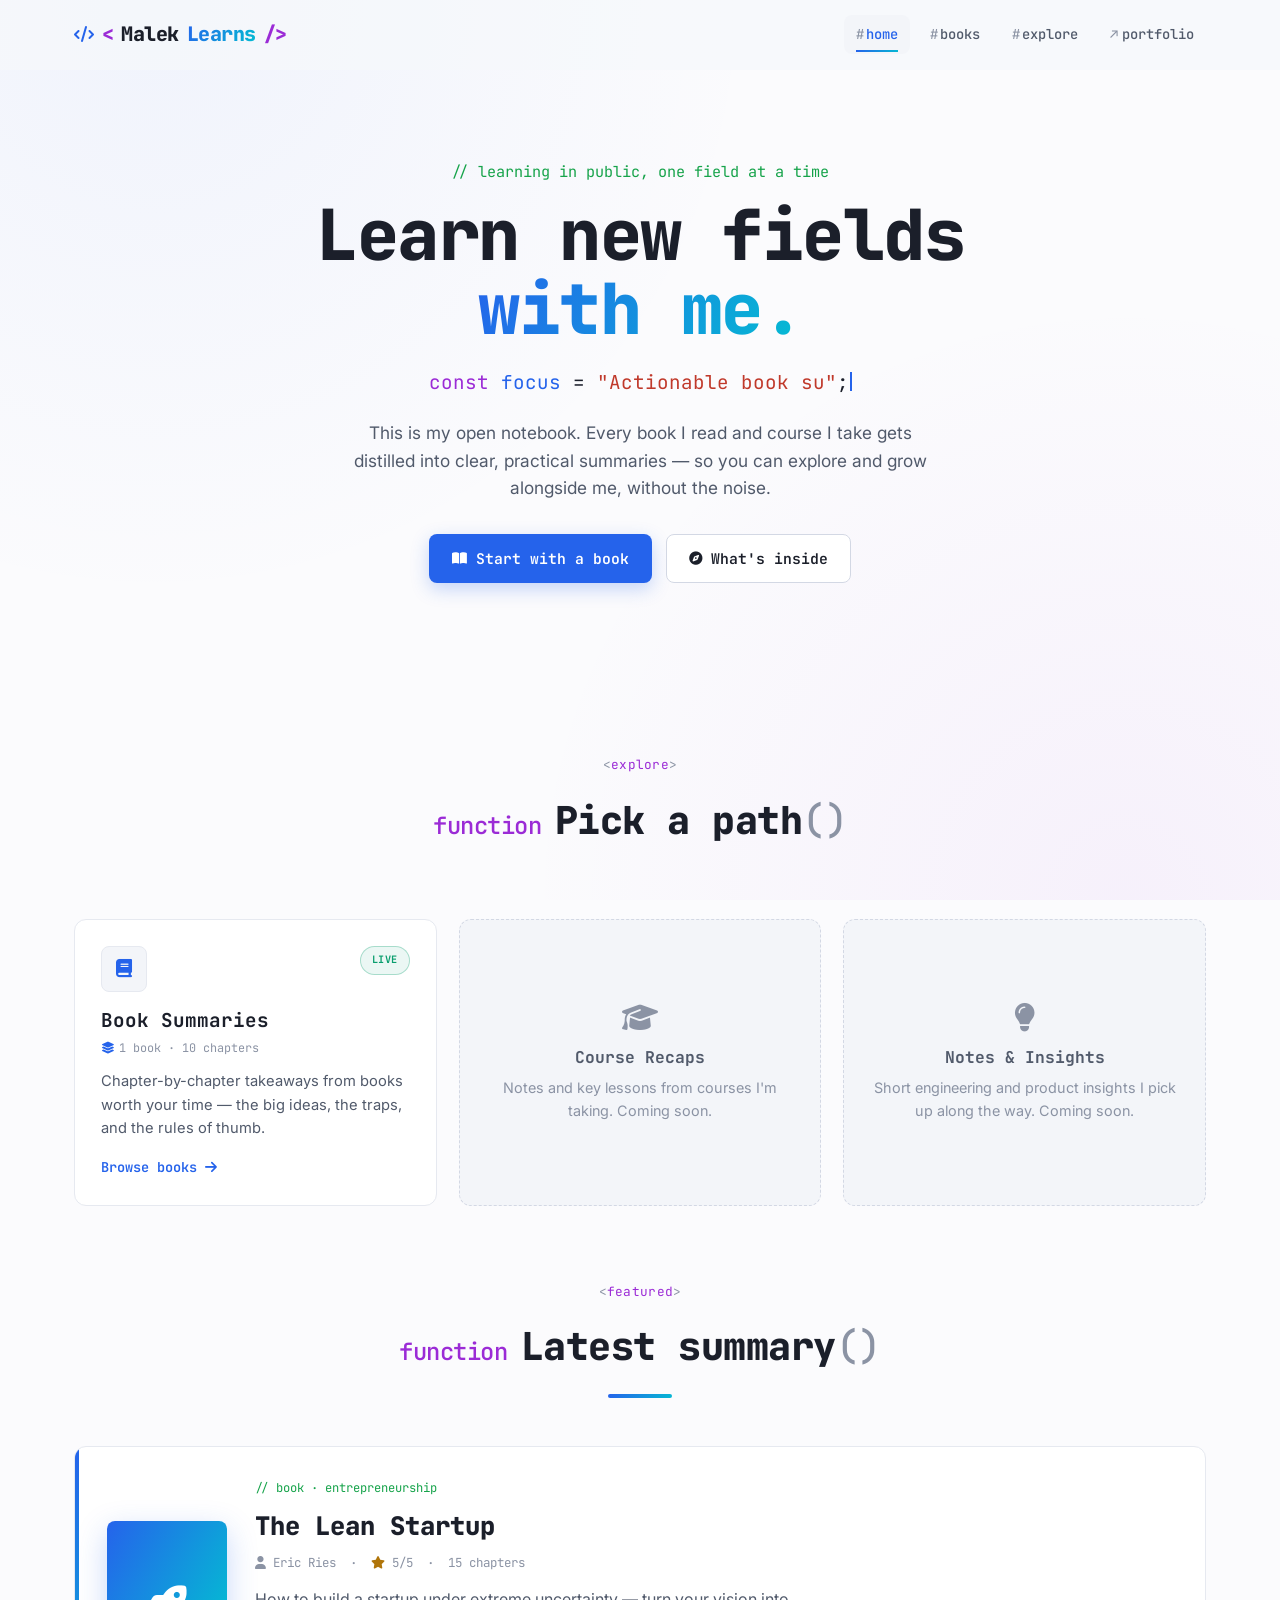
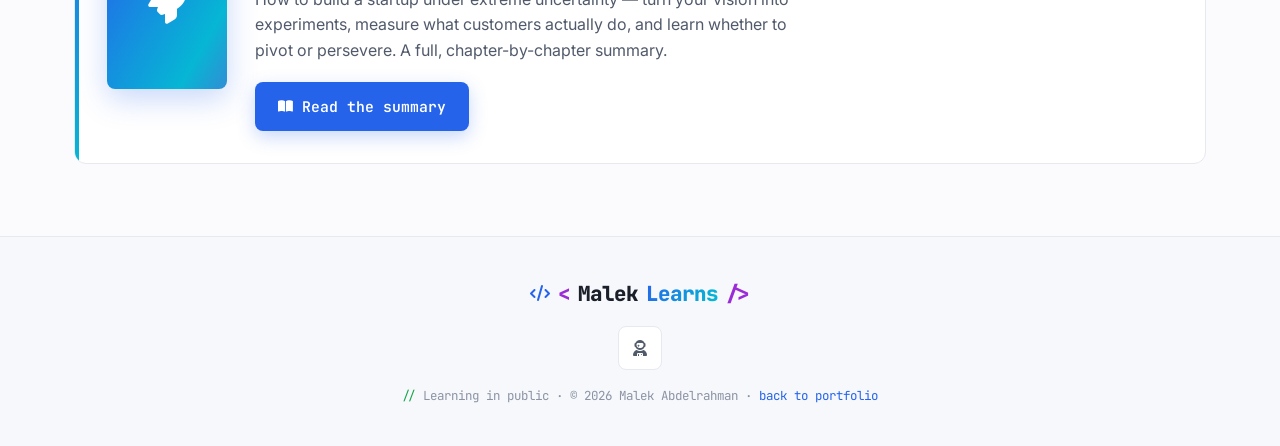
==== commit 52d29100: "Update book section to feature "The Lean Startup" summary - Replace "The Mom Test" with "The Lean St" ====
--- a/index.html
+++ b/index.html
@@ -106,13 +106,13 @@
                 </div>
 
                 <article class="featured">
-                    <div class="featured-cover"><i class="fas fa-comments"></i></div>
+                    <div class="featured-cover"><i class="fas fa-rocket"></i></div>
                     <div>
-                        <p class="featured-eyebrow">book · customer discovery</p>
-                        <h3 class="featured-title">The Mom Test</h3>
-                        <p class="featured-meta"><i class="fas fa-user"></i> Rob Fitzpatrick &nbsp;·&nbsp; <i class="fas fa-star" style="color:var(--fn)"></i> 5/5 &nbsp;·&nbsp; 10 chapters</p>
-                        <p class="featured-desc">How to talk to customers and learn if your business is a good idea — when everyone is lying to you. A full, chapter-by-chapter summary you can read in one sitting.</p>
-                        <a href="./books/the-mom-test/" class="btn btn-primary"><i class="fas fa-book-open"></i> Read the summary</a>
+                        <p class="featured-eyebrow">book · entrepreneurship</p>
+                        <h3 class="featured-title">The Lean Startup</h3>
+                        <p class="featured-meta"><i class="fas fa-user"></i> Eric Ries &nbsp;·&nbsp; <i class="fas fa-star" style="color:var(--fn)"></i> 5/5 &nbsp;·&nbsp; 15 chapters</p>
+                        <p class="featured-desc">How to build a startup under extreme uncertainty — turn your vision into experiments, measure what customers actually do, and learn whether to pivot or persevere. A full, chapter-by-chapter summary.</p>
+                        <a href="./books/the-lean-startup/" class="btn btn-primary"><i class="fas fa-book-open"></i> Read the summary</a>
                     </div>
                 </article>
             </div>
